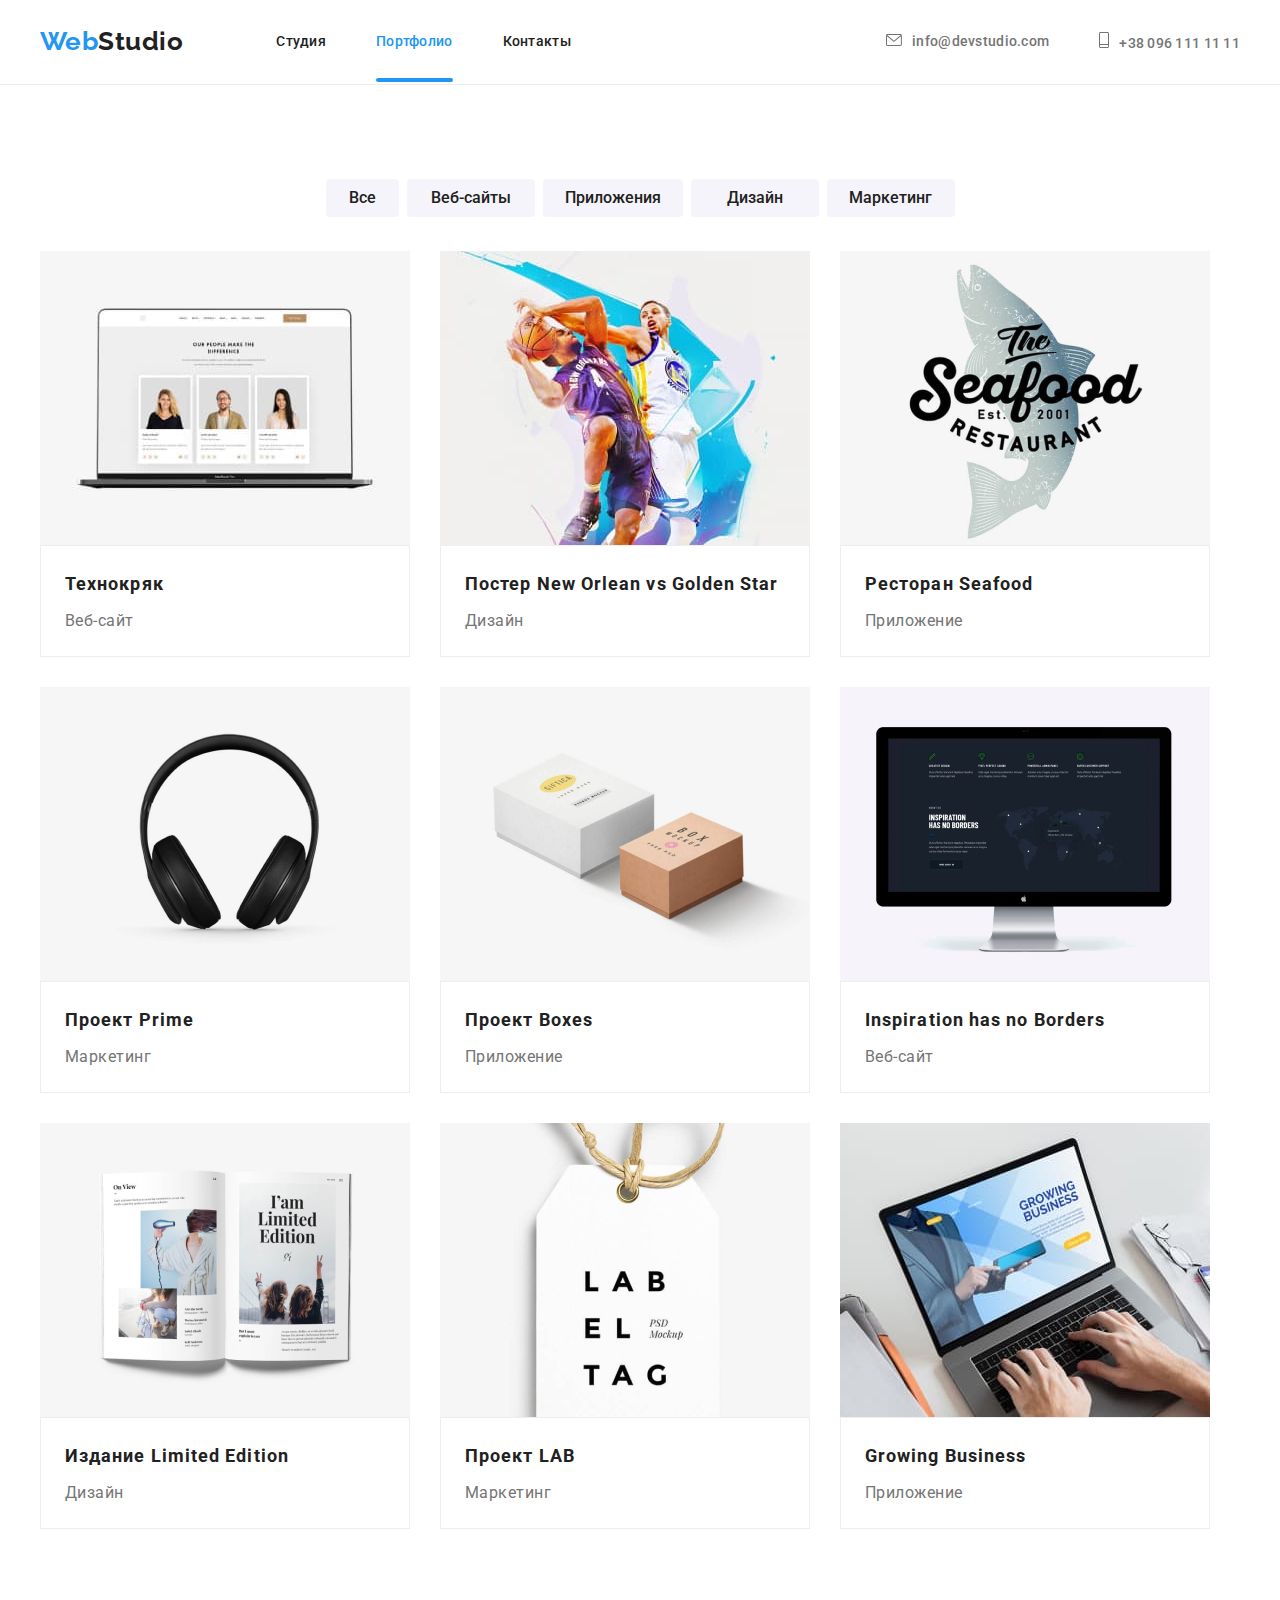
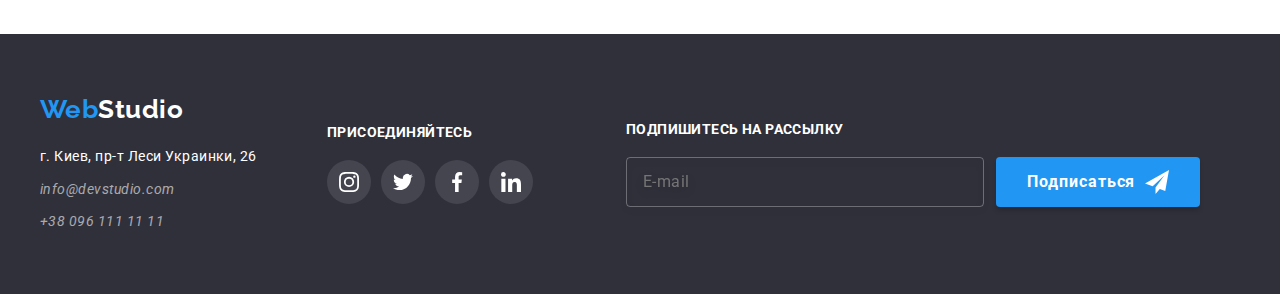
==== portfolio.html @ ee9e8f2b "HW7" ====
<!DOCTYPE html>
<html lang="en">
<head>
    <meta charset="UTF-8">
    <meta http-equiv="X-UA-Compatible" content="IE=edge">
    <meta name="viewport" content="width=device-width, initial-scale=1.0">
    <title>portfolio</title>
    <link rel="preconnect" href="https://fonts.googleapis.com">
    <link rel="preconnect" href="https://fonts.gstatic.com" crossorigin>
    <link href="https://fonts.googleapis.com/css2?family=Raleway:wght@700&family=Roboto:wght@400;500;700;900&display=swap" rel="stylesheet">
    <link rel="stylesheet" href="https://cdnjs.cloudflare.com/ajax/libs/modern-normalize/1.1.0/modern-normalize.min.css">
    <link rel="stylesheet" href="./css/portfolio.css">

</head>
<body>

    <!-- шапка -->
    <header class="header-portfolio">
        <div class="main-nav container">   
            <a href="./index.html" class="logo">Web<span class="accent">Studio</span></a>
            <nav class="">
                <ul class="sitenav-portfolio">
                    <li class="item"><a href="./index.html" class="link">Студия</a></li>
                    <li class="item"><a href="./portfolio.html" class="link current">Портфолио</a></li>
                    <li class="item"><a href="" class="link">Контакты</a></li>
                </ul>
            </nav>
            <ul class="authnav-portfolio">
                <li class="item"><a href="mail:info@devstudio.com" class="link">
                    <svg class="smartphone" width="16" height="12">
                        <use href="./images/symbol-defs1.svg#icon-envelope1"></use>
                    </svg>info@devstudio.com</a>
                </li>
                <li class="item"><a href="nel:+380961111111" class="link">
                    <svg class="smartphone" width="10" height="16">
                        <use href="./images/symbol-defs1.svg#icon-smartphone1"></use>
                    </svg>+38 096 111 11 11</a>
                </li>
            </ul>
        </div> 
    </header>

    <!-- меню старницы -->
    <main class="aspect container">
            <div>
                <ul class="list">
                    <li class="element">
                        <button type="button" class="btn-primary">Все</button>
                    </li>
                    <li class="element">
                        <button type="button" class="btn-secondary">Веб-сайты</button>
                    </li>
                    <li class="element">
                        <button type="button" class="btn-secondary">Приложения</button>
                    </li>
                    <li class="element">
                        <button type="button" class="btn-secondary">Дизайн</button>
                    </li>
                    <li class="element">
                        <button type="button" class="btn-secondary">Маркетинг</button>
                    </li>
                </ul>
            </div>
            
            <!-- основной контент -->
            <section>
                <h1 class="woo">Наши роботы</h1>
                <ul class="work-examples">
                    <li class="card">
                        <a href="" class="block">
                            <div class="block-thumb">
                                <img src="./images/img1.jpg" alt="img1" width="370">
                                <div class="overlay">
                                    <div class="card-text">
                                        <p class="descrip">Технокряк это современная площадка распространения коронавируса. Компании используют эту платформу для цифрового шпионажа и атак на защищённые сервера конкурентов.</p>
                                    </div>
                                </div>
                            </div>

                            <div class="name">
                                <h2 class="product">Технокряк</h2>
                                <p class="project">Веб-сайт</p>
                            </div>
                        </a>
                    </li>
                    <li class="card">
                        <a href="" class="block">
                            <div class="block-thumb">
                                <img src="./images/img2.jpg" alt="img1" width="370">
                                <div class="overlay">
                                    <div class="card-text">
                                        <p class="descrip">Технокряк это современная площадка распространения коронавируса. Компании используют эту платформу для цифрового шпионажа и атак на защищённые сервера конкурентов.</p>
                                    </div>
                                </div>
                            </div>
                            <div class="name">
                                <h2 class="product">Постер New Orlean vs Golden Star</h2>
                                <p class="project">Дизайн</p>
                            </div>
                        </a>
                    </li>
                    <li class="card">
                        <a href="" class="block">
                            <div class="block-thumb">
                                <img src="./images/img3.jpg" alt="img1" width="370">
                                <div class="overlay">
                                    <div class="card-text">
                                        <p class="descrip">Технокряк это современная площадка распространения коронавируса. Компании используют эту платформу для цифрового шпионажа и атак на защищённые сервера конкурентов.</p>
                                    </div>
                                </div>
                            </div>
                            <div class="name">
                                <h2 class="product">Ресторан Seafood</h2>
                                <p class="project">Приложение</p>
                            </div>
                        </a>
                    </li>
                    <li class="card">
                        <a href="" class="block">
                            <div class="block-thumb">
                                <img src="./images/img4.jpg" alt="img1" width="370">
                                <div class="overlay">
                                    <div class="card-text">
                                        <p class="descrip">Технокряк это современная площадка распространения коронавируса. Компании используют эту платформу для цифрового шпионажа и атак на защищённые сервера конкурентов.</p>
                                    </div>
                                </div>
                            </div>
                            <div class="name">
                                <h2 class="product">Проект Prime</h2>
                                <p class="project">Маркетинг</p>
                            </div>
                        </a>
                    </li>
                    <li class="card">
                        <a href="" class="block">
                            <div class="block-thumb">
                                <img src="./images/img5.jpg" alt="img1" width="370">
                                <div class="overlay">
                                    <div class="card-text">
                                        <p class="descrip">Технокряк это современная площадка распространения коронавируса. Компании используют эту платформу для цифрового шпионажа и атак на защищённые сервера конкурентов.</p>
                                    </div>
                                </div>
                            </div>
                            <div class="name">
                                <h2 class="product">Проект Boxes</h2>
                                <p class="project">Приложение</p>
                            </div>
                        </a>
                    </li>
                    <li class="card">
                        <a href="" class="block">
                            <div class="block-thumb">
                                <img src="./images/img6.jpg" alt="img1" width="370">
                                <div class="overlay">
                                    <div class="card-text">
                                        <p class="descrip">Технокряк это современная площадка распространения коронавируса. Компании используют эту платформу для цифрового шпионажа и атак на защищённые сервера конкурентов.</p>
                                    </div>
                                </div>
                            </div>
                            <div class="name">
                                <h2 class="product">Inspiration has no Borders</h2>
                                <p class="project">Веб-сайт</p>
                            </div>
                        </a>
                    </li>
                    <li class="card">
                        <a href="" class="block">
                            <div class="block-thumb">
                                <img src="./images/img7.jpg" alt="img1" width="370">
                                <div class="overlay">
                                    <div class="card-text">
                                        <p class="descrip">Технокряк это современная площадка распространения коронавируса. Компании используют эту платформу для цифрового шпионажа и атак на защищённые сервера конкурентов.</p>
                                    </div>
                                </div>
                            </div>
                            <div class="name">
                                <h2 class="product">Издание Limited Edition</h2>
                                <p class="project">Дизайн</p>
                            </div>
                        </a>
                    </li>    
                    <li class="card">
                        <a href="" class="block">
                            <div class="block-thumb">
                                <img src="./images/img8.jpg" alt="img1" width="370">
                                <div class="overlay">
                                    <div class="card-text">
                                        <p class="descrip">Технокряк это современная площадка распространения коронавируса. Компании используют эту платформу для цифрового шпионажа и атак на защищённые сервера конкурентов.</p>
                                    </div>
                                </div>
                            </div>
                            <div class="name">
                                <h2 class="product">Проект LAB</h2>
                                <p class="project">Маркетинг</p>
                            </div>
                        </a>
                    </li>
                    <li class="card">
                        <a href="" class="block">
                            <div class="block-thumb">
                                <img src="./images/img9.jpg" alt="img1" width="370">
                                <div class="overlay">
                                    <div class="card-text">
                                        <p class="descrip">Технокряк это современная площадка распространения коронавируса. Компании используют эту платформу для цифрового шпионажа и атак на защищённые сервера конкурентов.</p>
                                    </div>
                                </div>
                            </div>
                            <div class="name">
                                <h2 class="product">Growing Business</h2>
                                <p class="project">Приложение</p>
                            </div>
                        </a>
                    </li>
                </ul>
            </section>
    </main>

    <!-- подвал -->
    <footer class="page-footer">
        <div class="footer-join container">
            <div class="bf-portfolio">
                <div class="margin">
                    <a href="./index.html" class="logo">Web<span class="accent-footer">Studio</span></a>
                </div>
                <address>
                        <ul class="authnav-footer">
                            <li class="address">г. Киев, пр-т Леси Украинки, 26</li>
                            <li class="mail"><a href="mail:info@devstudio.com" class="link">info@devstudio.com</a></li>
                            <li><a href="nel:+380961111111" class="link">+38 096 111 11 11</a></li>
                        </ul>
                </address>
            </div>
            <div class="social-networks">
                <p class="join">присоединяйтесь</p>
                <ul class="list-network">
                    <li class="network-item">
                        <a href="" class="network-link"><svg class="link-icon" width="20" height="20"><use href="./images/symbol-defs1.svg#icon-instagram"></use></svg></a>
                    </li>
                    <li class="network-item">
                        <a href="" class="network-link"><svg class="link-icon" width="20" height="20"><use href="./images/symbol-defs1.svg#icon-twitter"></use></svg></a>
                    </li>
                    <li class="network-item">
                        <a href="" class="network-link"><svg class="link-icon" width="20" height="20"><use href="./images/symbol-defs1.svg#icon-facebook"></use></svg></a>
                    </li>
                    <li class="network-item">
                        <a href="" class="network-link"><svg class="link-icon" width="20" height="20"><use href="./images/symbol-defs1.svg#icon-linkedin"></use></svg></a>
                    </li>
                </ul>
            </div>

            <div class="subscribe">
                <form action="" class="form-subscribe">
                    <label for="mailing" class="mailing-form">Подпишитесь на рассылку</label>
                    <input type="subscribe" name="mailing" placeholder="E-mail" class="subscribe-mailing-form">
                </form>
                <button class="subscribe-button">Подписаться
                    <svg class="icon-airplane" width="24" height="24">
                        <use href="./images/icons.svg#icon-airplane"></use>
                    </svg>
                </button>
            </div>
        </div>
    </footer>

</body>
</html>
---- css/portfolio.css ----
/* главный заголовок color: #FFFFFF; */
/* цвет заголовка H2  color: #212121; */
/* цвет текста color: #757575; */
/* цвет акцента color: #2196F3; */
/* вторичный цвет фона background: #F5F4FA */
/* первичный цвет фона background: #FFFFFF; */

/* var - variables - переменная */
/* a, button - color: inherit; 
- наследуй цвет шрифта от родителя */
/* :hover, :focus - псевдокласы */

/* CSS-переменные */
:root {
    --primery-text-color: #212121;
    --title-text-color: #757575;
    --accent-color: #2196F3;
    --primery-white-color: #ffffff;
    --section-command-bc: #F5F4FA;
    --border-color: #EEEEEE;
}

body {
    font-family: 'Roboto', sans-serif;
    color: Var(--primery-text-color); 
    letter-spacing: 0.03em;
}

/* утилиты */
h1,
h2,
p {
    margin: 0;
    padding: 0;
}

ul {
    margin: 0;
    padding: 0;
    list-style: none;
    /* убралт маркер у списка */
}

/* шапка сайта */

.header-portfolio {
    background-color: var(--primery-white-color);
    border-bottom: 1px solid #ECECEC;
}

.main-nav {
    display: flex;
    align-items: center;
}

.container {
    width: 1230px;
    margin-left: auto;
    margin-right: auto;
    padding-left: 15px;
    padding-right: 15px;
    /* outline: 2px solid tomato; */
}

.logo {
    font-family: 'Raleway', sans-serif;
    color: var(--accent-color);
    text-decoration: none;

    font-weight: 700;
    font-size: 26px;
    line-height: 1.2;
}


/* sitenav-portfolio */

.sitenav-portfolio {
    display: flex;
    margin-left: 93px;
}

.sitenav-portfolio .current {
    position: relative;
}

.sitenav-portfolio .current::after {
    position: absolute;
    content: "";
    width: 100%;
    height: 4px;
    left: 0;
    bottom: 0;
    background: var(--accent-color);
    border-radius: 2px;
}

.sitenav-portfolio .item + .item {
    margin-left: 50px;
}

.sitenav-portfolio .link {
    color: var(--primery-text-color);
    /* убрали нижнее подчеркивание */
    text-decoration: none;

    font-weight: 500;
    font-size: 14px;
    line-height: 1.14;
    letter-spacing: 0.02em;

    display: block;
    padding-top: 32px;
    padding-bottom: 32px;

    transition: color 250ms cubic-bezier(0.4, 0, 0.2, 1);
}

/* селектор класса, специфика - 30 */
/* :hover - эфект при навидени mыши */
/* :focus - эфект фокусировки, 
когда нажал и держишь или ТАБ */
.sitenav-portfolio .link:hover,
.sitenav-portfolio .link:focus {
    color: var(--accent-color);
}

.sitenav-portfolio .link.current {
    color: var(--accent-color);
}

/* authnav-portfolio */

.authnav-portfolio {
    display: flex;
    margin-left: auto;
}

.authnav-portfolio .item + .item {
    margin-left: 50px;
}

.authnav-portfolio .link {
    color: var(--title-text-color);
    text-decoration: none;

    font-weight: 500;
    font-size: 14px;
    line-height: 1.14;
    letter-spacing: 0.02em;

    display: block;
    padding-top: 32px;
    padding-bottom: 32px;

    transition: color 250ms cubic-bezier(0.4, 0, 0.2, 1);
}

.authnav-portfolio .link:hover,
.authnav-portfolio .link:focus {
    color: var(--accent-color);
}

.authnav-portfolio {
    display: flex;
    align-items: center;
    margin-left: auto;
}
.icon-mail,
.icon-tel {
    display: flex;
    justify-content: center;
    align-items: center;
}

.envelope,
.smartphone {
    fill: currentColor;
    margin-right: 10px;
}

.accent {
    color: var(--primery-text-color);
    font-size: 26px;
}

/* меню старницы */

.title {
    color: var(--primery-text-color);
    font-size: 18px;
}

/* кнопки */

.list {
    display: flex;
    justify-content: center;
    padding-top: 94px;
    margin-bottom: 34px;
}

.list .element + .element {
    margin-left: 8px;
}

.btn {
    font-family: 'Roboto', sans-serif;
    color: var(--primery-text-color);
    background-color: var(--section-command-bc);
    cursor: pointer;
    display: inline-block;

    font-weight: 500;
    font-size: 16px;
    line-height: 1.62;
    padding: 6px 22px;
}

.btn-primary {
    color: var(--primery-text-color);
    background-color: var(--section-command-bc);

    min-width: 73px;
    border: 0 solid transparent;
    padding: 6px 22px;
    border-radius: 4px;

    font-weight: 500;
    font-size: 16px;
    line-height: 1.62;
    padding: 6px 22px;
    text-align: center;

    transition: background-color 250ms cubic-bezier(0.4, 0, 0.2, 1), color 250ms cubic-bezier(0.4, 0, 0.2, 1) ;
    transition: box-shadow 250ms cubic-bezier(0.4, 0, 0.2, 1);
}

.btn-primary:hover,
.btn-primary:focus {
    color: var(--primery-white-color);
    background-color: var(--accent-color);
    box-shadow: 0px 3px 1px rgba(0, 0, 0, 0.1), 0px 1px 2px rgba(0, 0, 0, 0.08), 0px 2px 2px rgba(0, 0, 0, 0.12);
}

.btn-secondary {
    color: var(--primery-text-color);
    background-color: var(--section-command-bc);

    min-width: 128px;
    border: 0 solid transparent;
    padding: 6px 22px;
    border-radius: 4px;

    font-weight: 500;
    font-size: 16px;
    line-height: 1.62;
    padding: 6px 22px;
    text-align: center;

    transition: background-color 250ms cubic-bezier(0.4, 0, 0.2, 1), color 250ms cubic-bezier(0.4, 0, 0.2, 1) ;
    transition: box-shadow 250ms cubic-bezier(0.4, 0, 0.2, 1);
}

.btn-secondary:hover,
.btn-secondary:focus {
    color: var(--primery-white-color);
    background-color: var(--accent-color);
    box-shadow: 0px 3px 1px rgba(0, 0, 0, 0.1), 0px 1px 2px rgba(0, 0, 0, 0.08), 0px 2px 2px rgba(0, 0, 0, 0.12);
}


/* основной контент */

.woo {
    font-size: 0px;
}

.work-examples {
    display: flex;
    flex-wrap: wrap;
    margin-bottom: 105px;
    /* background-color: orange; */
}

.card {
    width: calc((100% - 60px) / 3);
    width: 370px;
    margin-right: 30px;
}

.card:nth-child(3n) {
    margin-right: 0;
}

.card {
    /* position: relative; */
}

/* .block-thumb:hover::before {
    opacity: 0.9;
} */

.block-thumb {
    overflow: hidden;
    position: relative;
    
}

.overlay {
    position: absolute;
    bottom: 0;
    right: 0;
    width: 100%;
    height: 100%;
    background-color: var(--accent-color);
    opacity: 0.9;

    transform: translateY(100%);

    transition: transform 250ms cubic-bezier(0.4, 0, 0.2, 1);
}

.card:hover .overlay {
    transform: translateY(0);
}

.descrip {
    font-size: 18px;
    line-height: 1.555;
    letter-spacing: 0.03em;
    color: var(--primery-white-color);
}

.descrip {
    display: flex;
    position: absolute;
    bottom: 0;
    right: 0;
    padding: 63px 24px;

    /* opacity: 1; */
    transform: translateY(100%);
    transition: transform 250ms cubic-bezier(0.4, 0, 0.2, 1);
}

.card:hover .descrip {
    /* opacity: 1; */
    transform: translateY(0)
}

img {
    display: block;
    width: 100%;
    object-fit: cover;
}

.name {
    border: 1px solid var(--border-color);
    padding: 20px 24px;
}

/* .card:nth-last-child(-n + 3) {
    margin-bottom: 0;
} */

      /* альтернатива */

/* .card:not(:nth-child(3n)) {
    margin-right: 30px;
} */

.card:not(:nth-last-child(-n + 3)) {
    margin-bottom: 30px;
}

.block {
    text-decoration: none;
}

.card {
    transition: box-shadow 250ms cubic-bezier(0.4, 0, 0.2, 1);
}

.card:hover,
.card:focus {
    box-shadow: 0px 1px 1px rgba(0, 0, 0, 0.12), 0px 4px 4px rgba(0, 0, 0, 0.06), 1px 4px 6px rgba(0, 0, 0, 0.16);
}

.container h2 {
    color: var(--primery-text-color);

}

.container .project {
    color: var(--title-text-color);
}

.product {
    font-weight: 700;
    font-size: 18px;
    line-height: 2.0;
    letter-spacing: 0.06em;

    margin-bottom: 4px;
}

.project {
    font-weight: 400;
    font-size: 16px;
    line-height: 1.87;
}

/* .description {
    font-weight: 400;
    font-size: 18px;
    line-height: 1.56;
} */

/* подвал */

.page-footer {
    background-color: #2F303A;
}

.footer-join {
    display: flex;
    justify-content: flex-start;
    align-items: center;
}

.bf-portfolio {
    background-color: #2F303A;
    padding-top: 60px;
    padding-bottom: 60px;
    /* padding-left: 215px; */
}

.margin {
    margin-bottom: 20px;
}

.accent-footer {
    color: var(--primery-white-color);
    /* margin-bottom: 20px; */
}

.authnav-footer .link {
    color: rgba(255, 255, 255, 0.6);
    text-decoration: none;

    font-size: 14px;
    line-height: 1.7;

    transition: color 250ms cubic-bezier(0.4, 0, 0.2, 1);
}

.authnav-footer .link:hover,
.authnav-footer .link:focus {
    color: var(--accent-color);
}

.address {
    color: var(--primery-white-color);
    font-style: normal;
    font-size: 14px;
    line-height: 1.7;

    margin-bottom: 9px;
}

.link {
    color: rgba(255, 255, 255, 0.6);
    font-size: 14px;
}

.mail {
    margin-bottom: 9px;
}

.social-networks{
    margin: 0;
    padding: 0;
    width: 206px;
    /* padding: 15px 0 97px 0; */
    margin-left: 70px;
}

.join{
    margin: 0;
    padding: 0;
    color: var(--primery-white-color);
    margin-bottom: 20px;
    align-content: center;
    font-weight: bold;
    font-size: 14px;
    line-height: 1.143;
    letter-spacing: 0.03em;
    text-transform: uppercase;
}

.list-network {
    display: flex;
    justify-content: center;
    align-items: center;
}

.network-item:not(:last-child) {
    margin-right: 10px;
}

.network-link {
    list-style: none;
    display: flex;
    justify-content: center;
    align-items: center;
    width: 44px;
    height: 44px;
    border-radius: 50%;
    border: none;
    background-color: rgba(255, 255, 255, 0.1);;
    color: var(--primery-white-color);

    transition: background-color 250ms cubic-bezier(0.4, 0, 0.2, 1), color 250ms cubic-bezier(0.4, 0, 0.2, 1);
}

.network-link:hover,
.network-link:focus {
    background-color: var(--accent-color);
    color: var(--primery-white-color);
}

.link-icon {
    fill: currentColor;
}

.subscribe {
    display: flex;
    align-items: end;
    margin-left: 93px;
}

.form-subscribe {
    display: flex;
    flex-direction: column;
}

.mailing-form {
    font-weight: bold;
    font-size: 14px;
    line-height: 1.142;
    letter-spacing: 0.03em;
    text-transform: uppercase;

    color: #FFFFFF;

    margin-bottom: 20px;
}

.subscribe-mailing-form {
    width: 358px;
    height: 50px;

    border: 1px solid rgba(255, 255, 255, 0.3);
    box-sizing: border-box;
    filter: drop-shadow(0px 4px 4px rgba(0, 0, 0, 0.15));
    border-radius: 4px;

    background-color: var(--footer-color);
    margin-right: 12px;

    outline: none;

    padding: 15px 16px;

    caret-color: white;

}

.subscribe-mailing-form::placeholder {
    font-size: 16px;
    line-height: 1.25;
    letter-spacing: 0.03em;
}

.subscribe-button {
    font-weight: bold;
    font-size: 16px;
    line-height: 1.875;
    height: 50px;

    padding: 10px 29px;

    display: flex;
    align-items: center;
    text-align: center;
    letter-spacing: 0.06em;

    color: #FFFFFF;

    background: #2196F3;
    box-shadow: 0px 4px 4px rgba(0, 0, 0, 0.15);
    border-radius: 4px;
    border-color: transparent;
}

.icon-airplane {
    margin-left: 10px;
}
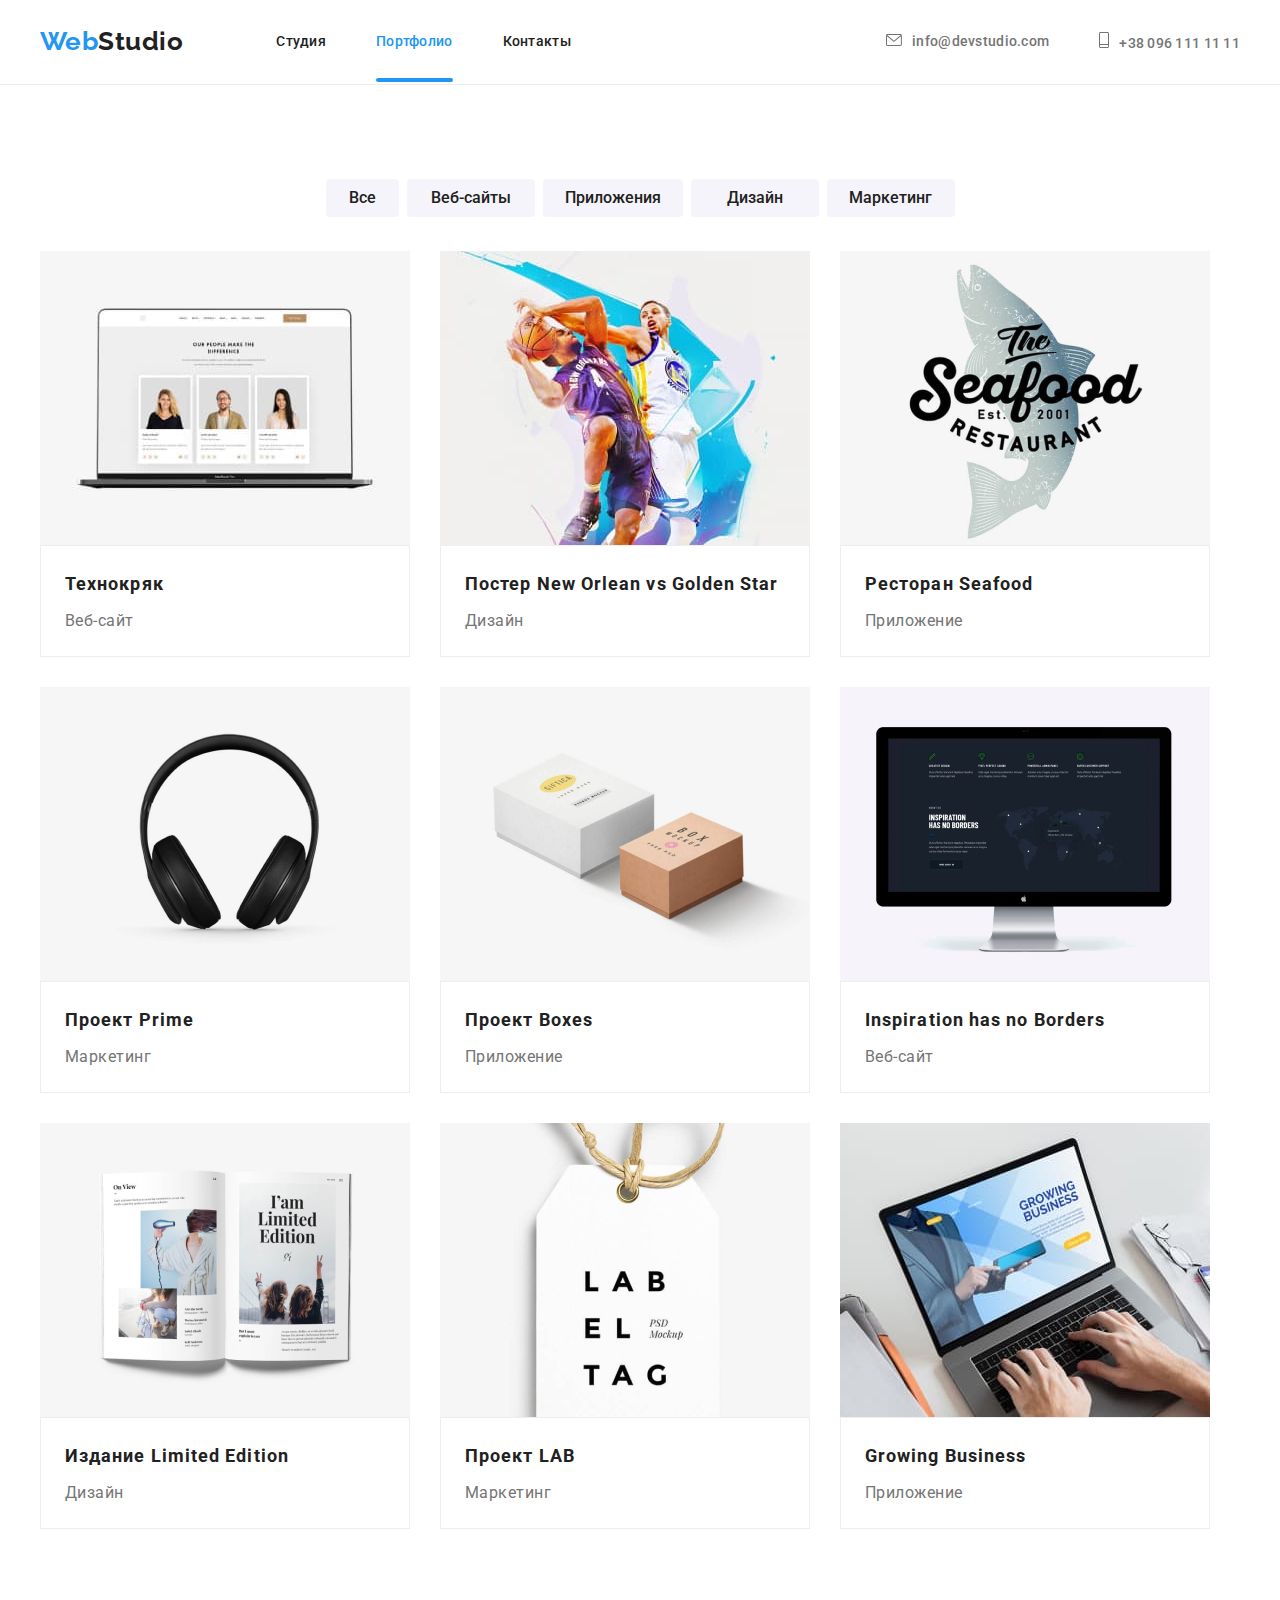
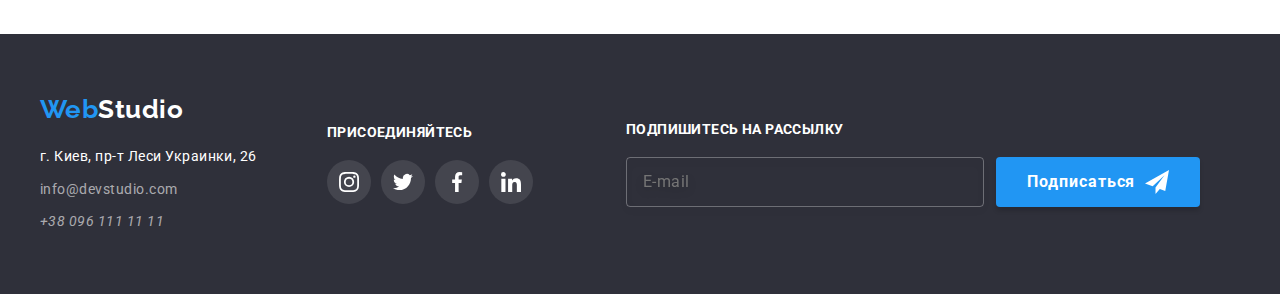
==== commit ffb31ea2: "HW7" ====
--- a/portfolio.html
+++ b/portfolio.html
@@ -15,24 +15,29 @@
 <body>
 
     <!-- шапка -->
+
     <header class="header-portfolio">
         <div class="main-nav container">   
-            <a href="./index.html" class="logo">Web<span class="accent">Studio</span></a>
-            <nav class="">
-                <ul class="sitenav-portfolio">
-                    <li class="item"><a href="./index.html" class="link">Студия</a></li>
-                    <li class="item"><a href="./portfolio.html" class="link current">Портфолио</a></li>
-                    <li class="item"><a href="" class="link">Контакты</a></li>
+            <a href="./index.html" class="logo header-portfolio__logo">Web<span class="logo__color__dark">Studio</span></a>
+
+            <!-- sitenav -->
+            <nav class="sitenav">
+                <ul class="sitenav__list">
+                    <li class="sitenav__item"><a href="./index.html" class="sitenav__link">Студия</a></li>
+                    <li class="sitenav__item"><a href="./portfolio.html" class="sitenav__link current">Портфолио</a></li>
+                    <li class="sitenav__item"><a href="" class="sitenav__link">Контакты</a></li>
                 </ul>
+
+            <!-- authnav -->
             </nav>
-            <ul class="authnav-portfolio">
-                <li class="item"><a href="mail:info@devstudio.com" class="link">
-                    <svg class="smartphone" width="16" height="12">
+            <ul class="authnav">
+                <li class="authnav__item"><a href="mail:info@devstudio.com" class="authnav__link">
+                    <svg class="authnav_icon" width="16" height="12">
                         <use href="./images/symbol-defs1.svg#icon-envelope1"></use>
                     </svg>info@devstudio.com</a>
                 </li>
-                <li class="item"><a href="nel:+380961111111" class="link">
-                    <svg class="smartphone" width="10" height="16">
+                <li class="authnav__item"><a href="nel:+380961111111" class="authnav__link">
+                    <svg class="authnav_icon" width="10" height="16">
                         <use href="./images/symbol-defs1.svg#icon-smartphone1"></use>
                     </svg>+38 096 111 11 11</a>
                 </li>
@@ -41,220 +46,228 @@
     </header>
 
     <!-- меню старницы -->
-    <main class="aspect container">
-            <div>
-                <ul class="list">
-                    <li class="element">
-                        <button type="button" class="btn-primary">Все</button>
-                    </li>
-                    <li class="element">
-                        <button type="button" class="btn-secondary">Веб-сайты</button>
-                    </li>
-                    <li class="element">
-                        <button type="button" class="btn-secondary">Приложения</button>
-                    </li>
-                    <li class="element">
-                        <button type="button" class="btn-secondary">Дизайн</button>
-                    </li>
-                    <li class="element">
-                        <button type="button" class="btn-secondary">Маркетинг</button>
-                    </li>
-                </ul>
-            </div>
-            
-            <!-- основной контент -->
-            <section>
-                <h1 class="woo">Наши роботы</h1>
-                <ul class="work-examples">
-                    <li class="card">
-                        <a href="" class="block">
-                            <div class="block-thumb">
-                                <img src="./images/img1.jpg" alt="img1" width="370">
-                                <div class="overlay">
-                                    <div class="card-text">
-                                        <p class="descrip">Технокряк это современная площадка распространения коронавируса. Компании используют эту платформу для цифрового шпионажа и атак на защищённые сервера конкурентов.</p>
-                                    </div>
-                                </div>
-                            </div>
-
-                            <div class="name">
-                                <h2 class="product">Технокряк</h2>
-                                <p class="project">Веб-сайт</p>
-                            </div>
-                        </a>
-                    </li>
-                    <li class="card">
-                        <a href="" class="block">
-                            <div class="block-thumb">
-                                <img src="./images/img2.jpg" alt="img1" width="370">
-                                <div class="overlay">
-                                    <div class="card-text">
-                                        <p class="descrip">Технокряк это современная площадка распространения коронавируса. Компании используют эту платформу для цифрового шпионажа и атак на защищённые сервера конкурентов.</p>
-                                    </div>
-                                </div>
-                            </div>
-                            <div class="name">
-                                <h2 class="product">Постер New Orlean vs Golden Star</h2>
-                                <p class="project">Дизайн</p>
-                            </div>
-                        </a>
-                    </li>
-                    <li class="card">
-                        <a href="" class="block">
-                            <div class="block-thumb">
-                                <img src="./images/img3.jpg" alt="img1" width="370">
-                                <div class="overlay">
-                                    <div class="card-text">
-                                        <p class="descrip">Технокряк это современная площадка распространения коронавируса. Компании используют эту платформу для цифрового шпионажа и атак на защищённые сервера конкурентов.</p>
-                                    </div>
-                                </div>
-                            </div>
-                            <div class="name">
-                                <h2 class="product">Ресторан Seafood</h2>
-                                <p class="project">Приложение</p>
-                            </div>
-                        </a>
-                    </li>
-                    <li class="card">
-                        <a href="" class="block">
-                            <div class="block-thumb">
-                                <img src="./images/img4.jpg" alt="img1" width="370">
-                                <div class="overlay">
-                                    <div class="card-text">
-                                        <p class="descrip">Технокряк это современная площадка распространения коронавируса. Компании используют эту платформу для цифрового шпионажа и атак на защищённые сервера конкурентов.</p>
-                                    </div>
-                                </div>
-                            </div>
-                            <div class="name">
-                                <h2 class="product">Проект Prime</h2>
-                                <p class="project">Маркетинг</p>
-                            </div>
-                        </a>
-                    </li>
-                    <li class="card">
-                        <a href="" class="block">
-                            <div class="block-thumb">
-                                <img src="./images/img5.jpg" alt="img1" width="370">
-                                <div class="overlay">
-                                    <div class="card-text">
-                                        <p class="descrip">Технокряк это современная площадка распространения коронавируса. Компании используют эту платформу для цифрового шпионажа и атак на защищённые сервера конкурентов.</p>
-                                    </div>
-                                </div>
-                            </div>
-                            <div class="name">
-                                <h2 class="product">Проект Boxes</h2>
-                                <p class="project">Приложение</p>
-                            </div>
-                        </a>
-                    </li>
-                    <li class="card">
-                        <a href="" class="block">
-                            <div class="block-thumb">
-                                <img src="./images/img6.jpg" alt="img1" width="370">
-                                <div class="overlay">
-                                    <div class="card-text">
-                                        <p class="descrip">Технокряк это современная площадка распространения коронавируса. Компании используют эту платформу для цифрового шпионажа и атак на защищённые сервера конкурентов.</p>
-                                    </div>
-                                </div>
-                            </div>
-                            <div class="name">
-                                <h2 class="product">Inspiration has no Borders</h2>
-                                <p class="project">Веб-сайт</p>
-                            </div>
-                        </a>
-                    </li>
-                    <li class="card">
-                        <a href="" class="block">
-                            <div class="block-thumb">
-                                <img src="./images/img7.jpg" alt="img1" width="370">
-                                <div class="overlay">
-                                    <div class="card-text">
-                                        <p class="descrip">Технокряк это современная площадка распространения коронавируса. Компании используют эту платформу для цифрового шпионажа и атак на защищённые сервера конкурентов.</p>
-                                    </div>
-                                </div>
-                            </div>
-                            <div class="name">
-                                <h2 class="product">Издание Limited Edition</h2>
-                                <p class="project">Дизайн</p>
-                            </div>
-                        </a>
-                    </li>    
-                    <li class="card">
-                        <a href="" class="block">
-                            <div class="block-thumb">
-                                <img src="./images/img8.jpg" alt="img1" width="370">
-                                <div class="overlay">
-                                    <div class="card-text">
-                                        <p class="descrip">Технокряк это современная площадка распространения коронавируса. Компании используют эту платформу для цифрового шпионажа и атак на защищённые сервера конкурентов.</p>
-                                    </div>
-                                </div>
-                            </div>
-                            <div class="name">
-                                <h2 class="product">Проект LAB</h2>
-                                <p class="project">Маркетинг</p>
-                            </div>
-                        </a>
-                    </li>
-                    <li class="card">
-                        <a href="" class="block">
-                            <div class="block-thumb">
-                                <img src="./images/img9.jpg" alt="img1" width="370">
-                                <div class="overlay">
-                                    <div class="card-text">
-                                        <p class="descrip">Технокряк это современная площадка распространения коронавируса. Компании используют эту платформу для цифрового шпионажа и атак на защищённые сервера конкурентов.</p>
-                                    </div>
-                                </div>
-                            </div>
-                            <div class="name">
-                                <h2 class="product">Growing Business</h2>
-                                <p class="project">Приложение</p>
-                            </div>
-                        </a>
-                    </li>
-                </ul>
-            </section>
+
+    <main class="menu container">
+        <div>
+            <ul class="menu__list">
+                <li class="menu__item">
+                    <button type="button" class="menu__btn-primary">Все</button>
+                </li>
+                <li class="menu__item">
+                    <button type="button" class="menu__btn-secondary">Веб-сайты</button>
+                </li>
+                <li class="menu__item">
+                    <button type="button" class="menu__btn-secondary">Приложения</button>
+                </li>
+                <li class="menu__item">
+                    <button type="button" class="menu__btn-secondary">Дизайн</button>
+                </li>
+                <li class="menu__item">
+                    <button type="button" class="menu__btn-secondary">Маркетинг</button>
+                </li>
+            </ul>
+        </div>
+        
+        <!-- основной контент -->
+
+        <section class="content">
+            <h1 class="content__text">Наши роботы</h1>
+            <ul class="work-examples__list">
+                <li class="work-examples__item">
+                    <a href="" class="work-examples__link">
+                        <div class="block-thumb">
+                            <img src="./images/img1.jpg" alt="img1" width="370">
+                            <div class="overlay">
+                                <div class="card-text">
+                                    <p class="card-text__descrip">Технокряк это современная площадка распространения коронавируса. Компании используют эту платформу для цифрового шпионажа и атак на защищённые сервера конкурентов.</p>
+                                </div>
+                            </div>
+                        </div>
+
+                        <div class="name">
+                            <h2 class="name__product">Технокряк</h2>
+                            <p class="name__project">Веб-сайт</p>
+                        </div>
+                    </a>
+                </li>
+                <li class="work-examples__item">
+                    <a href="" class="work-examples__link">
+                        <div class="block-thumb">
+                            <img src="./images/img2.jpg" alt="img1" width="370">
+                            <div class="overlay">
+                                <div class="card-text">
+                                    <p class="card-text__descrip">Технокряк это современная площадка распространения коронавируса. Компании используют эту платформу для цифрового шпионажа и атак на защищённые сервера конкурентов.</p>
+                                </div>
+                            </div>
+                        </div>
+                        <div class="name">
+                            <h2 class="name__product">Постер New Orlean vs Golden Star</h2>
+                            <p class="name__project">Дизайн</p>
+                        </div>
+                    </a>
+                </li>
+                <li class="work-examples__item">
+                    <a href="" class="work-examples__link">
+                        <div class="block-thumb">
+                            <img src="./images/img3.jpg" alt="img1" width="370">
+                            <div class="overlay">
+                                <div class="card-text">
+                                    <p class="card-text__descrip">Технокряк это современная площадка распространения коронавируса. Компании используют эту платформу для цифрового шпионажа и атак на защищённые сервера конкурентов.</p>
+                                </div>
+                            </div>
+                        </div>
+                        <div class="name">
+                            <h2 class="name__product">Ресторан Seafood</h2>
+                            <p class="name__project">Приложение</p>
+                        </div>
+                    </a>
+                </li>
+                <li class="work-examples__item">
+                    <a href="" class="work-examples__link">
+                        <div class="block-thumb">
+                            <img src="./images/img4.jpg" alt="img1" width="370">
+                            <div class="overlay">
+                                <div class="card-text">
+                                    <p class="card-text__descrip">Технокряк это современная площадка распространения коронавируса. Компании используют эту платформу для цифрового шпионажа и атак на защищённые сервера конкурентов.</p>
+                                </div>
+                            </div>
+                        </div>
+                        <div class="name">
+                            <h2 class="name__product">Проект Prime</h2>
+                            <p class="name__project">Маркетинг</p>
+                        </div>
+                    </a>
+                </li>
+                <li class="work-examples__item">
+                    <a href="" class="work-examples__link">
+                        <div class="block-thumb">
+                            <img src="./images/img5.jpg" alt="img1" width="370">
+                            <div class="overlay">
+                                <div class="card-text">
+                                    <p class="card-text__descrip">Технокряк это современная площадка распространения коронавируса. Компании используют эту платформу для цифрового шпионажа и атак на защищённые сервера конкурентов.</p>
+                                </div>
+                            </div>
+                        </div>
+                        <div class="name">
+                            <h2 class="name__product">Проект Boxes</h2>
+                            <p class="name__project">Приложение</p>
+                        </div>
+                    </a>
+                </li>
+                <li class="work-examples__item">
+                    <a href="" class="work-examples__link">
+                        <div class="block-thumb">
+                            <img src="./images/img6.jpg" alt="img1" width="370">
+                            <div class="overlay">
+                                <div class="card-text">
+                                    <p class="card-text__descrip">Технокряк это современная площадка распространения коронавируса. Компании используют эту платформу для цифрового шпионажа и атак на защищённые сервера конкурентов.</p>
+                                </div>
+                            </div>
+                        </div>
+                        <div class="name">
+                            <h2 class="name__product">Inspiration has no Borders</h2>
+                            <p class="name__project">Веб-сайт</p>
+                        </div>
+                    </a>
+                </li>
+                <li class="work-examples__item">
+                    <a href="" class="work-examples__link">
+                        <div class="block-thumb">
+                            <img src="./images/img7.jpg" alt="img1" width="370">
+                            <div class="overlay">
+                                <div class="card-text">
+                                    <p class="card-text__descrip">Технокряк это современная площадка распространения коронавируса. Компании используют эту платформу для цифрового шпионажа и атак на защищённые сервера конкурентов.</p>
+                                </div>
+                            </div>
+                        </div>
+                        <div class="name">
+                            <h2 class="name__product">Издание Limited Edition</h2>
+                            <p class="name__project">Дизайн</p>
+                        </div>
+                    </a>
+                </li>    
+                <li class="work-examples__item">
+                    <a href="" class="work-examples__link">
+                        <div class="block-thumb">
+                            <img src="./images/img8.jpg" alt="img1" width="370">
+                            <div class="overlay">
+                                <div class="card-text">
+                                    <p class="card-text__descrip">Технокряк это современная площадка распространения коронавируса. Компании используют эту платформу для цифрового шпионажа и атак на защищённые сервера конкурентов.</p>
+                                </div>
+                            </div>
+                        </div>
+                        <div class="name">
+                            <h2 class="name__product">Проект LAB</h2>
+                            <p class="name__project">Маркетинг</p>
+                        </div>
+                    </a>
+                </li>
+                <li class="work-examples__item">
+                    <a href="" class="work-examples__link">
+                        <div class="block-thumb">
+                            <img src="./images/img9.jpg" alt="img1" width="370">
+                            <div class="overlay">
+                                <div class="card-text">
+                                    <p class="card-text__descrip">Технокряк это современная площадка распространения коронавируса. Компании используют эту платформу для цифрового шпионажа и атак на защищённые сервера конкурентов.</p>
+                                </div>
+                            </div>
+                        </div>
+                        <div class="name">
+                            <h2 class="name__product">Growing Business</h2>
+                            <p class="name__project">Приложение</p>
+                        </div>
+                    </a>
+                </li>
+            </ul>
+        </section>
     </main>
 
     <!-- подвал -->
+
     <footer class="page-footer">
-        <div class="footer-join container">
-            <div class="bf-portfolio">
+        <div class="footer-container container">
+            <div class="page-footer__content">
                 <div class="margin">
-                    <a href="./index.html" class="logo">Web<span class="accent-footer">Studio</span></a>
+                    <a href="./index.html" class="logo header-portfolio__logo">Web<span class="logo__color__white">Studio</span></a>
                 </div>
                 <address>
-                        <ul class="authnav-footer">
-                            <li class="address">г. Киев, пр-т Леси Украинки, 26</li>
-                            <li class="mail"><a href="mail:info@devstudio.com" class="link">info@devstudio.com</a></li>
-                            <li><a href="nel:+380961111111" class="link">+38 096 111 11 11</a></li>
+                        <ul class="authnav-footer__item">
+                            <li class="authnav-footer__list">г. Киев, пр-т Леси Украинки, 26</li>
+                            <li class="authnav-footer__list"><a href="mail:info@devstudio.com" class="authnav-footer__link">info@devstudio.com</a></li>
+                            <li><a href="nel:+380961111111" class="authnav-footer__link">+38 096 111 11 11</a></li>
                         </ul>
                 </address>
             </div>
+
+            <!-- соцсети -->
+
             <div class="social-networks">
-                <p class="join">присоединяйтесь</p>
-                <ul class="list-network">
-                    <li class="network-item">
-                        <a href="" class="network-link"><svg class="link-icon" width="20" height="20"><use href="./images/symbol-defs1.svg#icon-instagram"></use></svg></a>
-                    </li>
-                    <li class="network-item">
-                        <a href="" class="network-link"><svg class="link-icon" width="20" height="20"><use href="./images/symbol-defs1.svg#icon-twitter"></use></svg></a>
-                    </li>
-                    <li class="network-item">
-                        <a href="" class="network-link"><svg class="link-icon" width="20" height="20"><use href="./images/symbol-defs1.svg#icon-facebook"></use></svg></a>
-                    </li>
-                    <li class="network-item">
-                        <a href="" class="network-link"><svg class="link-icon" width="20" height="20"><use href="./images/symbol-defs1.svg#icon-linkedin"></use></svg></a>
+                <p class="social-networks__text">присоединяйтесь</p>
+                <ul class="social-networks__list">
+                    <li class="social-networks__item">
+                        <a href="" class="social-networks__link"><svg class="social-networks__icon" width="20" height="20"><use href="./images/symbol-defs1.svg#icon-instagram"></use></svg></a>
+                    </li>
+                    <li class="social-networks__item">
+                        <a href="" class="social-networks__link"><svg class="social-networks__icon" width="20" height="20"><use href="./images/symbol-defs1.svg#icon-twitter"></use></svg></a>
+                    </li>
+                    <li class="social-networks__item">
+                        <a href="" class="social-networks__link"><svg class="social-networks__icon" width="20" height="20"><use href="./images/symbol-defs1.svg#icon-facebook"></use></svg></a>
+                    </li>
+                    <li class="social-networks__item">
+                        <a href="" class="social-networks__link"><svg class="social-networks__icon" width="20" height="20"><use href="./images/symbol-defs1.svg#icon-linkedin"></use></svg></a>
                     </li>
                 </ul>
             </div>
 
+            <!-- подписка   -->
+
             <div class="subscribe">
-                <form action="" class="form-subscribe">
-                    <label for="mailing" class="mailing-form">Подпишитесь на рассылку</label>
-                    <input type="subscribe" name="mailing" placeholder="E-mail" class="subscribe-mailing-form">
+                <form action="" class="subscribe__form">
+                    <label for="mailing" class="subscribe__label">Подпишитесь на рассылку</label>
+                    <input type="subscribe" name="mailing" placeholder="E-mail" class="subscribe__input">
                 </form>
-                <button class="subscribe-button">Подписаться
-                    <svg class="icon-airplane" width="24" height="24">
+                <button class="subscribe__button">Подписаться
+                    <svg class="subscribe__icon" width="24" height="24">
                         <use href="./images/icons.svg#icon-airplane"></use>
                     </svg>
                 </button>
--- a/css/portfolio.css
+++ b/css/portfolio.css
@@ -12,6 +12,7 @@
 /* :hover, :focus - псевдокласы */
 
 /* CSS-переменные */
+
 :root {
     --primery-text-color: #212121;
     --title-text-color: #757575;
@@ -28,6 +29,7 @@
 }
 
 /* утилиты */
+
 h1,
 h2,
 p {
@@ -73,19 +75,23 @@
     line-height: 1.2;
 }
 
+.logo__color__dark {
+    color: var(--primery-text-color);
+    font-size: 26px;
+}
 
 /* sitenav-portfolio */
 
-.sitenav-portfolio {
+.sitenav__list {
     display: flex;
     margin-left: 93px;
 }
 
-.sitenav-portfolio .current {
+.sitenav__list .current {
     position: relative;
 }
 
-.sitenav-portfolio .current::after {
+.sitenav__list .current::after {
     position: absolute;
     content: "";
     width: 100%;
@@ -96,11 +102,11 @@
     border-radius: 2px;
 }
 
-.sitenav-portfolio .item + .item {
+.sitenav__list .sitenav__item + .sitenav__item {
     margin-left: 50px;
 }
 
-.sitenav-portfolio .link {
+.sitenav__list .sitenav__link {
     color: var(--primery-text-color);
     /* убрали нижнее подчеркивание */
     text-decoration: none;
@@ -121,27 +127,27 @@
 /* :hover - эфект при навидени mыши */
 /* :focus - эфект фокусировки, 
 когда нажал и держишь или ТАБ */
-.sitenav-portfolio .link:hover,
-.sitenav-portfolio .link:focus {
+.sitenav__list .sitenav__link:hover,
+.sitenav__list .sitenav__link:focus {
     color: var(--accent-color);
 }
 
-.sitenav-portfolio .link.current {
+.sitenav__list .sitenav__link.current {
     color: var(--accent-color);
 }
 
 /* authnav-portfolio */
 
-.authnav-portfolio {
+.authnav {
     display: flex;
     margin-left: auto;
 }
 
-.authnav-portfolio .item + .item {
+.authnav__item + .authnav__item {
     margin-left: 50px;
 }
 
-.authnav-portfolio .link {
+.authnav__link {
     color: var(--title-text-color);
     text-decoration: none;
 
@@ -157,68 +163,38 @@
     transition: color 250ms cubic-bezier(0.4, 0, 0.2, 1);
 }
 
-.authnav-portfolio .link:hover,
-.authnav-portfolio .link:focus {
+.authnav__link:hover,
+.authnav__link:focus {
     color: var(--accent-color);
 }
 
-.authnav-portfolio {
+.authnav {
     display: flex;
     align-items: center;
     margin-left: auto;
 }
-.icon-mail,
-.icon-tel {
-    display: flex;
-    justify-content: center;
-    align-items: center;
-}
-
-.envelope,
-.smartphone {
+
+.authnav_icon {
     fill: currentColor;
     margin-right: 10px;
 }
 
-.accent {
-    color: var(--primery-text-color);
-    font-size: 26px;
-}
-
 /* меню старницы */
 
-.title {
-    color: var(--primery-text-color);
-    font-size: 18px;
-}
-
 /* кнопки */
 
-.list {
+.menu__list {
     display: flex;
     justify-content: center;
     padding-top: 94px;
     margin-bottom: 34px;
 }
 
-.list .element + .element {
+.menu__list .menu__item + .menu__item {
     margin-left: 8px;
 }
 
-.btn {
-    font-family: 'Roboto', sans-serif;
-    color: var(--primery-text-color);
-    background-color: var(--section-command-bc);
-    cursor: pointer;
-    display: inline-block;
-
-    font-weight: 500;
-    font-size: 16px;
-    line-height: 1.62;
-    padding: 6px 22px;
-}
-
-.btn-primary {
+.menu__btn-primary {
     color: var(--primery-text-color);
     background-color: var(--section-command-bc);
 
@@ -237,14 +213,14 @@
     transition: box-shadow 250ms cubic-bezier(0.4, 0, 0.2, 1);
 }
 
-.btn-primary:hover,
-.btn-primary:focus {
+.menu__btn-primary:hover,
+.menu__btn-primary:focus {
     color: var(--primery-white-color);
     background-color: var(--accent-color);
     box-shadow: 0px 3px 1px rgba(0, 0, 0, 0.1), 0px 1px 2px rgba(0, 0, 0, 0.08), 0px 2px 2px rgba(0, 0, 0, 0.12);
 }
 
-.btn-secondary {
+.menu__btn-secondary {
     color: var(--primery-text-color);
     background-color: var(--section-command-bc);
 
@@ -263,8 +239,8 @@
     transition: box-shadow 250ms cubic-bezier(0.4, 0, 0.2, 1);
 }
 
-.btn-secondary:hover,
-.btn-secondary:focus {
+.menu__btn-secondary:hover,
+.menu__btn-secondary:focus {
     color: var(--primery-white-color);
     background-color: var(--accent-color);
     box-shadow: 0px 3px 1px rgba(0, 0, 0, 0.1), 0px 1px 2px rgba(0, 0, 0, 0.08), 0px 2px 2px rgba(0, 0, 0, 0.12);
@@ -273,34 +249,26 @@
 
 /* основной контент */
 
-.woo {
+.content__text {
     font-size: 0px;
 }
 
-.work-examples {
+.work-examples__list {
     display: flex;
     flex-wrap: wrap;
     margin-bottom: 105px;
     /* background-color: orange; */
 }
 
-.card {
+.work-examples__item {
     width: calc((100% - 60px) / 3);
     width: 370px;
     margin-right: 30px;
 }
 
-.card:nth-child(3n) {
+.work-examples__item:nth-child(3n) {
     margin-right: 0;
 }
-
-.card {
-    /* position: relative; */
-}
-
-/* .block-thumb:hover::before {
-    opacity: 0.9;
-} */
 
 .block-thumb {
     overflow: hidden;
@@ -322,18 +290,16 @@
     transition: transform 250ms cubic-bezier(0.4, 0, 0.2, 1);
 }
 
-.card:hover .overlay {
+.work-examples__item:hover .overlay {
     transform: translateY(0);
 }
 
-.descrip {
+.card-text__descrip {
     font-size: 18px;
     line-height: 1.555;
     letter-spacing: 0.03em;
     color: var(--primery-white-color);
-}
-
-.descrip {
+
     display: flex;
     position: absolute;
     bottom: 0;
@@ -345,7 +311,7 @@
     transition: transform 250ms cubic-bezier(0.4, 0, 0.2, 1);
 }
 
-.card:hover .descrip {
+.work-examples__item:hover .card-text__descrip {
     /* opacity: 1; */
     transform: translateY(0)
 }
@@ -371,33 +337,33 @@
     margin-right: 30px;
 } */
 
-.card:not(:nth-last-child(-n + 3)) {
+.work-examples__item:not(:nth-last-child(-n + 3)) {
     margin-bottom: 30px;
 }
 
-.block {
+.work-examples__link {
     text-decoration: none;
 }
 
-.card {
+.work-examples__item {
     transition: box-shadow 250ms cubic-bezier(0.4, 0, 0.2, 1);
 }
 
-.card:hover,
-.card:focus {
+.work-examples__item:hover,
+.work-examples__item:focus {
     box-shadow: 0px 1px 1px rgba(0, 0, 0, 0.12), 0px 4px 4px rgba(0, 0, 0, 0.06), 1px 4px 6px rgba(0, 0, 0, 0.16);
 }
 
-.container h2 {
+.container .name__product {
     color: var(--primery-text-color);
 
 }
 
-.container .project {
+.container .name__project {
     color: var(--title-text-color);
 }
 
-.product {
+.name__product {
     font-weight: 700;
     font-size: 18px;
     line-height: 2.0;
@@ -406,7 +372,7 @@
     margin-bottom: 4px;
 }
 
-.project {
+.name__project {
     font-weight: 400;
     font-size: 16px;
     line-height: 1.87;
@@ -424,13 +390,13 @@
     background-color: #2F303A;
 }
 
-.footer-join {
+.footer-container {
     display: flex;
     justify-content: flex-start;
     align-items: center;
 }
 
-.bf-portfolio {
+.page-footer__content {
     background-color: #2F303A;
     padding-top: 60px;
     padding-bottom: 60px;
@@ -441,12 +407,12 @@
     margin-bottom: 20px;
 }
 
-.accent-footer {
+.logo__color__white {
     color: var(--primery-white-color);
     /* margin-bottom: 20px; */
 }
 
-.authnav-footer .link {
+.authnav-footer__link {
     color: rgba(255, 255, 255, 0.6);
     text-decoration: none;
 
@@ -456,12 +422,12 @@
     transition: color 250ms cubic-bezier(0.4, 0, 0.2, 1);
 }
 
-.authnav-footer .link:hover,
-.authnav-footer .link:focus {
+.authnav-footer__link:hover,
+.authnav-footer__link:focus {
     color: var(--accent-color);
 }
 
-.address {
+.authnav-footer__list {
     color: var(--primery-white-color);
     font-style: normal;
     font-size: 14px;
@@ -470,14 +436,16 @@
     margin-bottom: 9px;
 }
 
-.link {
+.authnav-footer__link {
     color: rgba(255, 255, 255, 0.6);
     font-size: 14px;
 }
 
-.mail {
+.authnav-footer__list {
     margin-bottom: 9px;
 }
+
+/* соцсети */
 
 .social-networks{
     margin: 0;
@@ -487,7 +455,7 @@
     margin-left: 70px;
 }
 
-.join{
+.social-networks__text{
     margin: 0;
     padding: 0;
     color: var(--primery-white-color);
@@ -500,17 +468,17 @@
     text-transform: uppercase;
 }
 
-.list-network {
+.social-networks__list {
     display: flex;
     justify-content: center;
     align-items: center;
 }
 
-.network-item:not(:last-child) {
+.social-networks__item:not(:last-child) {
     margin-right: 10px;
 }
 
-.network-link {
+.social-networks__link {
     list-style: none;
     display: flex;
     justify-content: center;
@@ -525,15 +493,17 @@
     transition: background-color 250ms cubic-bezier(0.4, 0, 0.2, 1), color 250ms cubic-bezier(0.4, 0, 0.2, 1);
 }
 
-.network-link:hover,
-.network-link:focus {
+.social-networks__link:hover,
+.social-networks__link:focus {
     background-color: var(--accent-color);
     color: var(--primery-white-color);
 }
 
-.link-icon {
+.social-networks__icon {
     fill: currentColor;
 }
+
+/* подписка */
 
 .subscribe {
     display: flex;
@@ -541,12 +511,12 @@
     margin-left: 93px;
 }
 
-.form-subscribe {
+.subscribe__form {
     display: flex;
     flex-direction: column;
 }
 
-.mailing-form {
+.subscribe__label {
     font-weight: bold;
     font-size: 14px;
     line-height: 1.142;
@@ -558,7 +528,7 @@
     margin-bottom: 20px;
 }
 
-.subscribe-mailing-form {
+.subscribe__input {
     width: 358px;
     height: 50px;
 
@@ -578,13 +548,13 @@
 
 }
 
-.subscribe-mailing-form::placeholder {
+.subscribe__input::placeholder {
     font-size: 16px;
     line-height: 1.25;
     letter-spacing: 0.03em;
 }
 
-.subscribe-button {
+.subscribe__button {
     font-weight: bold;
     font-size: 16px;
     line-height: 1.875;
@@ -603,9 +573,11 @@
     box-shadow: 0px 4px 4px rgba(0, 0, 0, 0.15);
     border-radius: 4px;
     border-color: transparent;
-}
-
-.icon-airplane {
+
+    cursor: pointer;
+}
+
+.subscribe__icon {
     margin-left: 10px;
 }
 
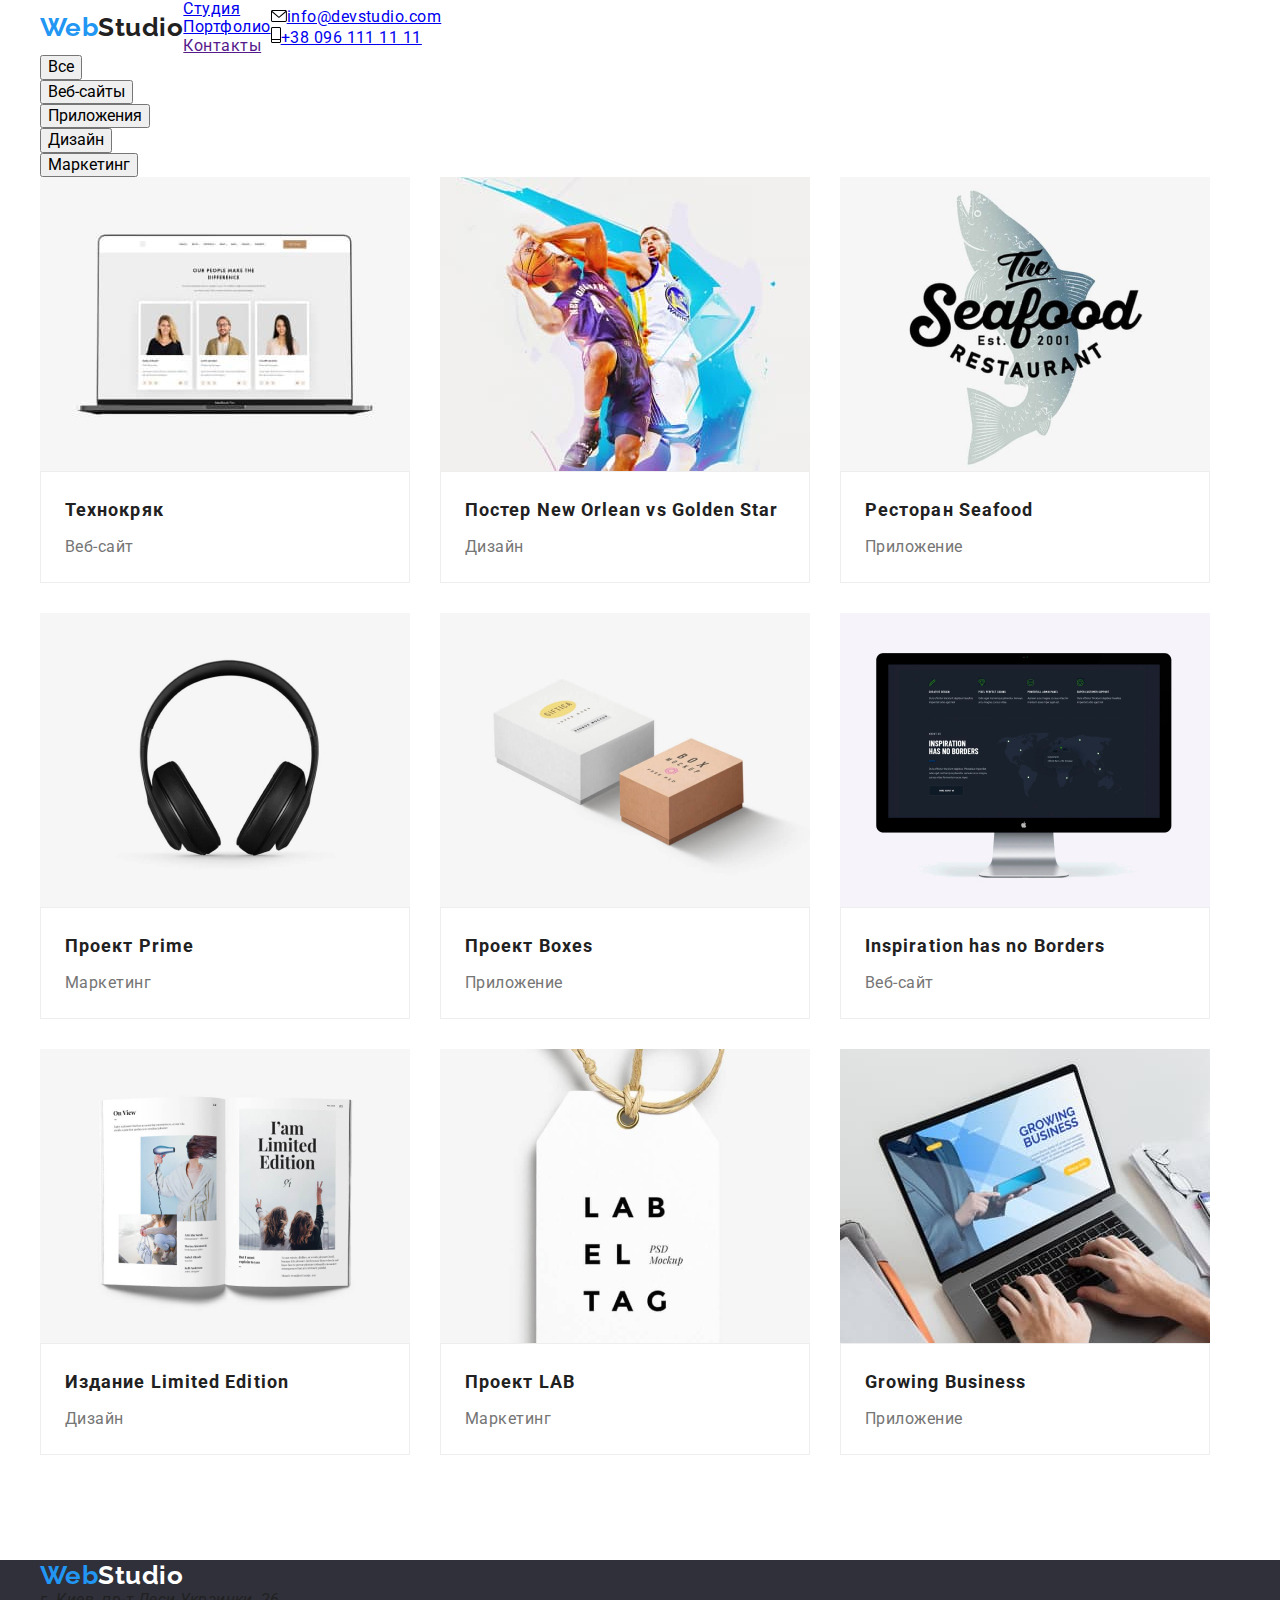
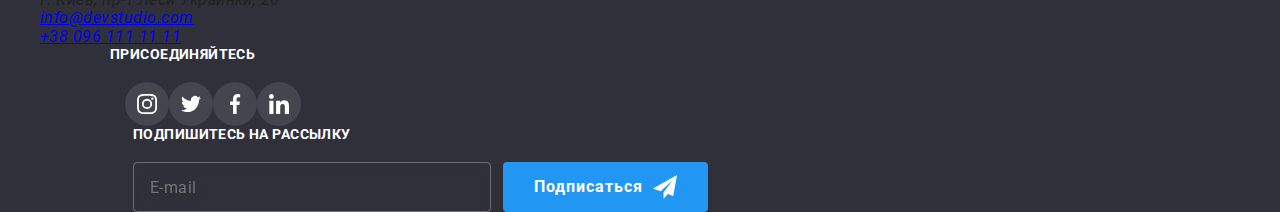
==== commit bf2a2f26: "HW7" ====
--- a/portfolio.html
+++ b/portfolio.html
@@ -9,40 +9,37 @@
     <link rel="preconnect" href="https://fonts.gstatic.com" crossorigin>
     <link href="https://fonts.googleapis.com/css2?family=Raleway:wght@700&family=Roboto:wght@400;500;700;900&display=swap" rel="stylesheet">
     <link rel="stylesheet" href="https://cdnjs.cloudflare.com/ajax/libs/modern-normalize/1.1.0/modern-normalize.min.css">
-    <link rel="stylesheet" href="./css/portfolio.css">
+    <link rel="stylesheet" href="./css/styles.css">
+    <link rel="stylesheet" href="./dist/css/main.min.css">
 
 </head>
 <body>
 
     <!-- шапка -->
 
-    <header class="header-portfolio">
-        <div class="main-nav container">   
-            <a href="./index.html" class="logo header-portfolio__logo">Web<span class="logo__color__dark">Studio</span></a>
-
-            <!-- sitenav -->
-            <nav class="sitenav">
-                <ul class="sitenav__list">
-                    <li class="sitenav__item"><a href="./index.html" class="sitenav__link">Студия</a></li>
-                    <li class="sitenav__item"><a href="./portfolio.html" class="sitenav__link current">Портфолио</a></li>
-                    <li class="sitenav__item"><a href="" class="sitenav__link">Контакты</a></li>
+    <header class="page-header">
+        <div class="main-nav container">
+           <a href="./index.html" class="logo page-header__logo">Web<span class="logo__color__dark">Studio</span></a>
+            <nav class="page-header__nav">
+                <ul class="site-nav list">
+                    <li class="site-nav__item"><a href="./index.html" class="site-nav__link">Студия</a></li>
+                    <li class="site-nav__item"><a href="./portfolio.html" class="site-nav__link current">Портфолио</a></li>
+                    <li class="site-nav__item"><a href="" class="site-nav__link">Контакты</a></li>
                 </ul>
-
-            <!-- authnav -->
             </nav>
-            <ul class="authnav">
-                <li class="authnav__item"><a href="mail:info@devstudio.com" class="authnav__link">
-                    <svg class="authnav_icon" width="16" height="12">
+            <ul class="auth-nav list">
+                <li class="auth-nav__item"><a href="mail:info@devstudio.com" class="auth-nav__link icon-mail">
+                    <svg class="envelope" width="16" height="12">
                         <use href="./images/symbol-defs1.svg#icon-envelope1"></use>
                     </svg>info@devstudio.com</a>
                 </li>
-                <li class="authnav__item"><a href="nel:+380961111111" class="authnav__link">
-                    <svg class="authnav_icon" width="10" height="16">
+                <li class="auth-nav__item"><a href="tel:+380961111111" class="auth-nav__link icon-tel">
+                    <svg class="smartphone" width="10" height="16">
                         <use href="./images/symbol-defs1.svg#icon-smartphone1"></use>
                     </svg>+38 096 111 11 11</a>
                 </li>
-            </ul>
-        </div> 
+            </ul>  
+        </div>       
     </header>
 
     <!-- меню старницы -->
@@ -84,7 +81,7 @@
                             </div>
                         </div>
 
-                        <div class="name">
+                        <div class="content-name">
                             <h2 class="name__product">Технокряк</h2>
                             <p class="name__project">Веб-сайт</p>
                         </div>
@@ -93,14 +90,14 @@
                 <li class="work-examples__item">
                     <a href="" class="work-examples__link">
                         <div class="block-thumb">
-                            <img src="./images/img2.jpg" alt="img1" width="370">
-                            <div class="overlay">
-                                <div class="card-text">
-                                    <p class="card-text__descrip">Технокряк это современная площадка распространения коронавируса. Компании используют эту платформу для цифрового шпионажа и атак на защищённые сервера конкурентов.</p>
-                                </div>
-                            </div>
-                        </div>
-                        <div class="name">
+                            <img src="./images/img2.jpg" alt="img2" width="370">
+                            <div class="overlay">
+                                <div class="card-text">
+                                    <p class="card-text__descrip">Технокряк это современная площадка распространения коронавируса. Компании используют эту платформу для цифрового шпионажа и атак на защищённые сервера конкурентов.</p>
+                                </div>
+                            </div>
+                        </div>
+                        <div class="content-name">
                             <h2 class="name__product">Постер New Orlean vs Golden Star</h2>
                             <p class="name__project">Дизайн</p>
                         </div>
@@ -109,14 +106,14 @@
                 <li class="work-examples__item">
                     <a href="" class="work-examples__link">
                         <div class="block-thumb">
-                            <img src="./images/img3.jpg" alt="img1" width="370">
-                            <div class="overlay">
-                                <div class="card-text">
-                                    <p class="card-text__descrip">Технокряк это современная площадка распространения коронавируса. Компании используют эту платформу для цифрового шпионажа и атак на защищённые сервера конкурентов.</p>
-                                </div>
-                            </div>
-                        </div>
-                        <div class="name">
+                            <img src="./images/img3.jpg" alt="img3" width="370">
+                            <div class="overlay">
+                                <div class="card-text">
+                                    <p class="card-text__descrip">Технокряк это современная площадка распространения коронавируса. Компании используют эту платформу для цифрового шпионажа и атак на защищённые сервера конкурентов.</p>
+                                </div>
+                            </div>
+                        </div>
+                        <div class="content-name">
                             <h2 class="name__product">Ресторан Seafood</h2>
                             <p class="name__project">Приложение</p>
                         </div>
@@ -125,14 +122,14 @@
                 <li class="work-examples__item">
                     <a href="" class="work-examples__link">
                         <div class="block-thumb">
-                            <img src="./images/img4.jpg" alt="img1" width="370">
-                            <div class="overlay">
-                                <div class="card-text">
-                                    <p class="card-text__descrip">Технокряк это современная площадка распространения коронавируса. Компании используют эту платформу для цифрового шпионажа и атак на защищённые сервера конкурентов.</p>
-                                </div>
-                            </div>
-                        </div>
-                        <div class="name">
+                            <img src="./images/img4.jpg" alt="img4" width="370">
+                            <div class="overlay">
+                                <div class="card-text">
+                                    <p class="card-text__descrip">Технокряк это современная площадка распространения коронавируса. Компании используют эту платформу для цифрового шпионажа и атак на защищённые сервера конкурентов.</p>
+                                </div>
+                            </div>
+                        </div>
+                        <div class="content-name">
                             <h2 class="name__product">Проект Prime</h2>
                             <p class="name__project">Маркетинг</p>
                         </div>
@@ -141,14 +138,14 @@
                 <li class="work-examples__item">
                     <a href="" class="work-examples__link">
                         <div class="block-thumb">
-                            <img src="./images/img5.jpg" alt="img1" width="370">
-                            <div class="overlay">
-                                <div class="card-text">
-                                    <p class="card-text__descrip">Технокряк это современная площадка распространения коронавируса. Компании используют эту платформу для цифрового шпионажа и атак на защищённые сервера конкурентов.</p>
-                                </div>
-                            </div>
-                        </div>
-                        <div class="name">
+                            <img src="./images/img5.jpg" alt="img5" width="370">
+                            <div class="overlay">
+                                <div class="card-text">
+                                    <p class="card-text__descrip">Технокряк это современная площадка распространения коронавируса. Компании используют эту платформу для цифрового шпионажа и атак на защищённые сервера конкурентов.</p>
+                                </div>
+                            </div>
+                        </div>
+                        <div class="content-name">
                             <h2 class="name__product">Проект Boxes</h2>
                             <p class="name__project">Приложение</p>
                         </div>
@@ -157,14 +154,14 @@
                 <li class="work-examples__item">
                     <a href="" class="work-examples__link">
                         <div class="block-thumb">
-                            <img src="./images/img6.jpg" alt="img1" width="370">
-                            <div class="overlay">
-                                <div class="card-text">
-                                    <p class="card-text__descrip">Технокряк это современная площадка распространения коронавируса. Компании используют эту платформу для цифрового шпионажа и атак на защищённые сервера конкурентов.</p>
-                                </div>
-                            </div>
-                        </div>
-                        <div class="name">
+                            <img src="./images/img6.jpg" alt="img6" width="370">
+                            <div class="overlay">
+                                <div class="card-text">
+                                    <p class="card-text__descrip">Технокряк это современная площадка распространения коронавируса. Компании используют эту платформу для цифрового шпионажа и атак на защищённые сервера конкурентов.</p>
+                                </div>
+                            </div>
+                        </div>
+                        <div class="content-name">
                             <h2 class="name__product">Inspiration has no Borders</h2>
                             <p class="name__project">Веб-сайт</p>
                         </div>
@@ -173,14 +170,14 @@
                 <li class="work-examples__item">
                     <a href="" class="work-examples__link">
                         <div class="block-thumb">
-                            <img src="./images/img7.jpg" alt="img1" width="370">
-                            <div class="overlay">
-                                <div class="card-text">
-                                    <p class="card-text__descrip">Технокряк это современная площадка распространения коронавируса. Компании используют эту платформу для цифрового шпионажа и атак на защищённые сервера конкурентов.</p>
-                                </div>
-                            </div>
-                        </div>
-                        <div class="name">
+                            <img src="./images/img7.jpg" alt="img7" width="370">
+                            <div class="overlay">
+                                <div class="card-text">
+                                    <p class="card-text__descrip">Технокряк это современная площадка распространения коронавируса. Компании используют эту платформу для цифрового шпионажа и атак на защищённые сервера конкурентов.</p>
+                                </div>
+                            </div>
+                        </div>
+                        <div class="content-name">
                             <h2 class="name__product">Издание Limited Edition</h2>
                             <p class="name__project">Дизайн</p>
                         </div>
@@ -189,14 +186,14 @@
                 <li class="work-examples__item">
                     <a href="" class="work-examples__link">
                         <div class="block-thumb">
-                            <img src="./images/img8.jpg" alt="img1" width="370">
-                            <div class="overlay">
-                                <div class="card-text">
-                                    <p class="card-text__descrip">Технокряк это современная площадка распространения коронавируса. Компании используют эту платформу для цифрового шпионажа и атак на защищённые сервера конкурентов.</p>
-                                </div>
-                            </div>
-                        </div>
-                        <div class="name">
+                            <img src="./images/img8.jpg" alt="img8" width="370">
+                            <div class="overlay">
+                                <div class="card-text">
+                                    <p class="card-text__descrip">Технокряк это современная площадка распространения коронавируса. Компании используют эту платформу для цифрового шпионажа и атак на защищённые сервера конкурентов.</p>
+                                </div>
+                            </div>
+                        </div>
+                        <div class="content-name">
                             <h2 class="name__product">Проект LAB</h2>
                             <p class="name__project">Маркетинг</p>
                         </div>
@@ -205,14 +202,14 @@
                 <li class="work-examples__item">
                     <a href="" class="work-examples__link">
                         <div class="block-thumb">
-                            <img src="./images/img9.jpg" alt="img1" width="370">
-                            <div class="overlay">
-                                <div class="card-text">
-                                    <p class="card-text__descrip">Технокряк это современная площадка распространения коронавируса. Компании используют эту платформу для цифрового шпионажа и атак на защищённые сервера конкурентов.</p>
-                                </div>
-                            </div>
-                        </div>
-                        <div class="name">
+                            <img src="./images/img9.jpg" alt="img9" width="370">
+                            <div class="overlay">
+                                <div class="card-text">
+                                    <p class="card-text__descrip">Технокряк это современная площадка распространения коронавируса. Компании используют эту платформу для цифрового шпионажа и атак на защищённые сервера конкурентов.</p>
+                                </div>
+                            </div>
+                        </div>
+                        <div class="content-name">
                             <h2 class="name__product">Growing Business</h2>
                             <p class="name__project">Приложение</p>
                         </div>
@@ -225,16 +222,16 @@
     <!-- подвал -->
 
     <footer class="page-footer">
-        <div class="footer-container container">
-            <div class="page-footer__content">
-                <div class="margin">
-                    <a href="./index.html" class="logo header-portfolio__logo">Web<span class="logo__color__white">Studio</span></a>
+        <div class="page-footer__container container">
+            <div class="background-footer">
+                <div class="page-footer__link">
+                    <a href="./index.html" class="logo footer__logo">Web<span class="logo__color__white">Studio</span></a>
                 </div>
-                <address>
-                        <ul class="authnav-footer__item">
-                            <li class="authnav-footer__list">г. Киев, пр-т Леси Украинки, 26</li>
-                            <li class="authnav-footer__list"><a href="mail:info@devstudio.com" class="authnav-footer__link">info@devstudio.com</a></li>
-                            <li><a href="nel:+380961111111" class="authnav-footer__link">+38 096 111 11 11</a></li>
+                <address class="kontakts">
+                        <ul class="auth-nav-footer">
+                            <li class="auth-nav-footer__address">г. Киев, пр-т Леси Украинки, 26</li>
+                            <li class="auth-nav-footer__mail"><a href="mail:info@devstudio.com" class="auth-nav-footer__link mail">info@devstudio.com</a></li>
+                            <li><a href="nel:+380961111111" class="auth-nav-footer__link">+38 096 111 11 11</a></li>
                         </ul>
                 </address>
             </div>
@@ -244,22 +241,22 @@
             <div class="social-networks">
                 <p class="social-networks__text">присоединяйтесь</p>
                 <ul class="social-networks__list">
-                    <li class="social-networks__item">
+                    <li class="network-item">
                         <a href="" class="social-networks__link"><svg class="social-networks__icon" width="20" height="20"><use href="./images/symbol-defs1.svg#icon-instagram"></use></svg></a>
                     </li>
-                    <li class="social-networks__item">
+                    <li class="network-item">
                         <a href="" class="social-networks__link"><svg class="social-networks__icon" width="20" height="20"><use href="./images/symbol-defs1.svg#icon-twitter"></use></svg></a>
                     </li>
-                    <li class="social-networks__item">
+                    <li class="network-item">
                         <a href="" class="social-networks__link"><svg class="social-networks__icon" width="20" height="20"><use href="./images/symbol-defs1.svg#icon-facebook"></use></svg></a>
                     </li>
-                    <li class="social-networks__item">
+                    <li class="network-item">
                         <a href="" class="social-networks__link"><svg class="social-networks__icon" width="20" height="20"><use href="./images/symbol-defs1.svg#icon-linkedin"></use></svg></a>
                     </li>
                 </ul>
             </div>
 
-            <!-- подписка   -->
+            <!-- подписка -->
 
             <div class="subscribe">
                 <form action="" class="subscribe__form">
@@ -272,8 +269,9 @@
                     </svg>
                 </button>
             </div>
+
         </div>
-    </footer>
+    </footer>  
 
 </body>
 </html>--- a/css/styles.css
+++ b/css/styles.css
@@ -0,0 +1,574 @@
+
+/* главный заголовок color: #FFFFFF; */
+/* цвет заголовка H2  color: #212121; */
+/* цвет текста color: #757575; */
+/* цвет акцента color: #2196F3; */
+/* вторичный цвет фона backrgound: #F5F4FA */
+/* первичный цвет фона background: #FFFFFF; */
+
+/* var - variables - переменная */
+/* a, button - color: inherit; 
+- наследуй цвет шрифта от родителя */
+/* :hover, :focus - псевдокласы */
+
+/* CSS-переменные */
+
+/* index.html */
+/* body селектор, специфика - 1 */
+
+
+
+/* шапка сайта */
+
+/* .logo селектор класса, специфика - 10 */
+
+/* логотип */
+
+
+
+
+
+
+/* секция hero */
+
+
+
+/* модальное окно */
+
+
+
+
+/* наши возможности */
+
+
+
+
+/* чем мы занимаемся */
+
+
+
+/* наша команда */
+
+
+
+
+
+    /* Постоянные клиенты */
+
+
+
+     /* подвал */
+
+     :root {
+        --primery-text-color: #212121;
+        --title-text-color: #757575;
+        --accent-color: #2196F3;
+        --primery-white-color: #ffffff;
+        --section-command-bc: #F5F4FA;
+        --border-color: #EEEEEE;
+    }
+    
+    body {
+        font-family: 'Roboto', sans-serif;
+        color: Var(--primery-text-color); 
+        letter-spacing: 0.03em;
+    }
+    
+    /* утилиты */
+    
+    h1,
+    h2,
+    p {
+        margin: 0;
+        padding: 0;
+    }
+    
+    ul {
+        margin: 0;
+        padding: 0;
+        list-style: none;
+        /* убралт маркер у списка */
+    }
+    
+    /* шапка сайта */
+    
+    .header-portfolio {
+        background-color: var(--primery-white-color);
+        border-bottom: 1px solid #ECECEC;
+    }
+    
+    .main-nav {
+        display: flex;
+        align-items: center;
+    }
+    
+    .container {
+        width: 1230px;
+        margin-left: auto;
+        margin-right: auto;
+        padding-left: 15px;
+        padding-right: 15px;
+        /* outline: 2px solid tomato; */
+    }
+    
+    .logo {
+        font-family: 'Raleway', sans-serif;
+        color: var(--accent-color);
+        text-decoration: none;
+    
+        font-weight: 700;
+        font-size: 26px;
+        line-height: 1.2;
+    }
+    
+    .logo__color__dark {
+        color: var(--primery-text-color);
+        font-size: 26px;
+    }
+    
+    /* sitenav-portfolio */
+    
+    .sitenav__list {
+        display: flex;
+        margin-left: 93px;
+    }
+    
+    .sitenav__list .current {
+        position: relative;
+    }
+    
+    .sitenav__list .current::after {
+        position: absolute;
+        content: "";
+        width: 100%;
+        height: 4px;
+        left: 0;
+        bottom: 0;
+        background: var(--accent-color);
+        border-radius: 2px;
+    }
+    
+    .sitenav__list .sitenav__item + .sitenav__item {
+        margin-left: 50px;
+    }
+    
+    .sitenav__list .sitenav__link {
+        color: var(--primery-text-color);
+        /* убрали нижнее подчеркивание */
+        text-decoration: none;
+    
+        font-weight: 500;
+        font-size: 14px;
+        line-height: 1.14;
+        letter-spacing: 0.02em;
+    
+        display: block;
+        padding-top: 32px;
+        padding-bottom: 32px;
+    
+        transition: color 250ms cubic-bezier(0.4, 0, 0.2, 1);
+    }
+    
+    /* селектор класса, специфика - 30 */
+    /* :hover - эфект при навидени mыши */
+    /* :focus - эфект фокусировки, 
+    когда нажал и держишь или ТАБ */
+    .sitenav__list .sitenav__link:hover,
+    .sitenav__list .sitenav__link:focus {
+        color: var(--accent-color);
+    }
+    
+    .sitenav__list .sitenav__link.current {
+        color: var(--accent-color);
+    }
+    
+    /* authnav-portfolio */
+    
+    .authnav {
+        display: flex;
+        margin-left: auto;
+    }
+    
+    .authnav__item + .authnav__item {
+        margin-left: 50px;
+    }
+    
+    .authnav__link {
+        color: var(--title-text-color);
+        text-decoration: none;
+    
+        font-weight: 500;
+        font-size: 14px;
+        line-height: 1.14;
+        letter-spacing: 0.02em;
+    
+        display: block;
+        padding-top: 32px;
+        padding-bottom: 32px;
+    
+        transition: color 250ms cubic-bezier(0.4, 0, 0.2, 1);
+    }
+    
+    .authnav__link:hover,
+    .authnav__link:focus {
+        color: var(--accent-color);
+    }
+    
+    .authnav {
+        display: flex;
+        align-items: center;
+        margin-left: auto;
+    }
+    
+    .authnav_icon {
+        fill: currentColor;
+        margin-right: 10px;
+    }
+    
+    /* меню старницы */
+    
+    /* кнопки */
+
+    
+    
+    /* основной контент */
+    
+    .content__text {
+        font-size: 0px;
+    }
+    
+    .work-examples__list {
+        display: flex;
+        flex-wrap: wrap;
+        margin-bottom: 105px;
+        /* background-color: orange; */
+    }
+    
+    .work-examples__item {
+        width: calc((100% - 60px) / 3);
+        width: 370px;
+        margin-right: 30px;
+    }
+    
+    .work-examples__item:nth-child(3n) {
+        margin-right: 0;
+    }
+    
+    .block-thumb {
+        overflow: hidden;
+        position: relative;
+        
+    }
+    
+    .overlay {
+        position: absolute;
+        bottom: 0;
+        right: 0;
+        width: 100%;
+        height: 100%;
+        background-color: var(--accent-color);
+        opacity: 0.9;
+    
+        transform: translateY(100%);
+    
+        transition: transform 250ms cubic-bezier(0.4, 0, 0.2, 1);
+    }
+    
+    .work-examples__item:hover .overlay {
+        transform: translateY(0);
+    }
+    
+    .card-text__descrip {
+        font-size: 18px;
+        line-height: 1.555;
+        letter-spacing: 0.03em;
+        color: var(--primery-white-color);
+    
+        display: flex;
+        position: absolute;
+        bottom: 0;
+        right: 0;
+        padding: 63px 24px;
+    
+        /* opacity: 1; */
+        transform: translateY(100%);
+        transition: transform 250ms cubic-bezier(0.4, 0, 0.2, 1);
+    }
+    
+    .work-examples__item:hover .card-text__descrip {
+        /* opacity: 1; */
+        transform: translateY(0)
+    }
+    
+    img {
+        display: block;
+        width: 100%;
+        object-fit: cover;
+    }
+    
+    .content-name {
+        border: 1px solid var(--border-color);
+        padding: 20px 24px;
+    }
+    
+    /* .card:nth-last-child(-n + 3) {
+        margin-bottom: 0;
+    } */
+    
+          /* альтернатива */
+    
+    /* .card:not(:nth-child(3n)) {
+        margin-right: 30px;
+    } */
+    
+    .work-examples__item:not(:nth-last-child(-n + 3)) {
+        margin-bottom: 30px;
+    }
+    
+    .work-examples__link {
+        text-decoration: none;
+    }
+    
+    .work-examples__item {
+        transition: box-shadow 250ms cubic-bezier(0.4, 0, 0.2, 1);
+    }
+    
+    .work-examples__item:hover,
+    .work-examples__item:focus {
+        box-shadow: 0px 1px 1px rgba(0, 0, 0, 0.12), 0px 4px 4px rgba(0, 0, 0, 0.06), 1px 4px 6px rgba(0, 0, 0, 0.16);
+    }
+    
+    .container .name__product {
+        color: var(--primery-text-color);
+    
+    }
+    
+    .container .name__project {
+        color: var(--title-text-color);
+    }
+    
+    .name__product {
+        font-weight: 700;
+        font-size: 18px;
+        line-height: 2.0;
+        letter-spacing: 0.06em;
+    
+        margin-bottom: 4px;
+    }
+    
+    .name__project {
+        font-weight: 400;
+        font-size: 16px;
+        line-height: 1.87;
+    }
+    
+    /* .description {
+        font-weight: 400;
+        font-size: 18px;
+        line-height: 1.56;
+    } */
+    
+    /* подвал */
+    
+    .page-footer {
+        background-color: #2F303A;
+    }
+    
+    .footer-container {
+        display: flex;
+        justify-content: flex-start;
+        align-items: center;
+    }
+    
+    .page-footer__content {
+        background-color: #2F303A;
+        padding-top: 60px;
+        padding-bottom: 60px;
+        /* padding-left: 215px; */
+    }
+    
+    .margin {
+        margin-bottom: 20px;
+    }
+    
+    .logo__color__white {
+        color: var(--primery-white-color);
+        /* margin-bottom: 20px; */
+    }
+    
+    .authnav-footer__link {
+        color: rgba(255, 255, 255, 0.6);
+        text-decoration: none;
+    
+        font-size: 14px;
+        line-height: 1.7;
+    
+        transition: color 250ms cubic-bezier(0.4, 0, 0.2, 1);
+    }
+    
+    .authnav-footer__link:hover,
+    .authnav-footer__link:focus {
+        color: var(--accent-color);
+    }
+    
+    .authnav-footer__list {
+        color: var(--primery-white-color);
+        font-style: normal;
+        font-size: 14px;
+        line-height: 1.7;
+    
+        margin-bottom: 9px;
+    }
+    
+    .authnav-footer__link {
+        color: rgba(255, 255, 255, 0.6);
+        font-size: 14px;
+    }
+    
+    .authnav-footer__list {
+        margin-bottom: 9px;
+    }
+    
+    /* соцсети */
+    
+    .social-networks{
+        margin: 0;
+        padding: 0;
+        width: 206px;
+        /* padding: 15px 0 97px 0; */
+        margin-left: 70px;
+    }
+    
+    .social-networks__text{
+        margin: 0;
+        padding: 0;
+        color: var(--primery-white-color);
+        margin-bottom: 20px;
+        align-content: center;
+        font-weight: bold;
+        font-size: 14px;
+        line-height: 1.143;
+        letter-spacing: 0.03em;
+        text-transform: uppercase;
+    }
+    
+    .social-networks__list {
+        display: flex;
+        justify-content: center;
+        align-items: center;
+    }
+    
+    .social-networks__item:not(:last-child) {
+        margin-right: 10px;
+    }
+    
+    .social-networks__link {
+        list-style: none;
+        display: flex;
+        justify-content: center;
+        align-items: center;
+        width: 44px;
+        height: 44px;
+        border-radius: 50%;
+        border: none;
+        background-color: rgba(255, 255, 255, 0.1);;
+        color: var(--primery-white-color);
+    
+        transition: background-color 250ms cubic-bezier(0.4, 0, 0.2, 1), color 250ms cubic-bezier(0.4, 0, 0.2, 1);
+    }
+    
+    .social-networks__link:hover,
+    .social-networks__link:focus {
+        background-color: var(--accent-color);
+        color: var(--primery-white-color);
+    }
+    
+    .social-networks__icon {
+        fill: currentColor;
+    }
+    
+    /* подписка */
+    
+    .subscribe {
+        display: flex;
+        align-items: end;
+        margin-left: 93px;
+    }
+    
+    .subscribe__form {
+        display: flex;
+        flex-direction: column;
+    }
+    
+    .subscribe__label {
+        font-weight: bold;
+        font-size: 14px;
+        line-height: 1.142;
+        letter-spacing: 0.03em;
+        text-transform: uppercase;
+    
+        color: #FFFFFF;
+    
+        margin-bottom: 20px;
+    }
+    
+    .subscribe__input {
+        width: 358px;
+        height: 50px;
+    
+        border: 1px solid rgba(255, 255, 255, 0.3);
+        box-sizing: border-box;
+        filter: drop-shadow(0px 4px 4px rgba(0, 0, 0, 0.15));
+        border-radius: 4px;
+    
+        background-color: var(--footer-color);
+        margin-right: 12px;
+    
+        outline: none;
+    
+        padding: 15px 16px;
+    
+        caret-color: white;
+    
+    }
+    
+    .subscribe__input::placeholder {
+        font-size: 16px;
+        line-height: 1.25;
+        letter-spacing: 0.03em;
+    }
+    
+    .subscribe__button {
+        font-weight: bold;
+        font-size: 16px;
+        line-height: 1.875;
+        height: 50px;
+    
+        padding: 10px 29px;
+    
+        display: flex;
+        align-items: center;
+        text-align: center;
+        letter-spacing: 0.06em;
+    
+        color: #FFFFFF;
+    
+        background: #2196F3;
+        box-shadow: 0px 4px 4px rgba(0, 0, 0, 0.15);
+        border-radius: 4px;
+        border-color: transparent;
+    
+        cursor: pointer;
+    }
+    
+    .subscribe__icon {
+        margin-left: 10px;
+    }
+    
+
+
+
+
+
+
+
